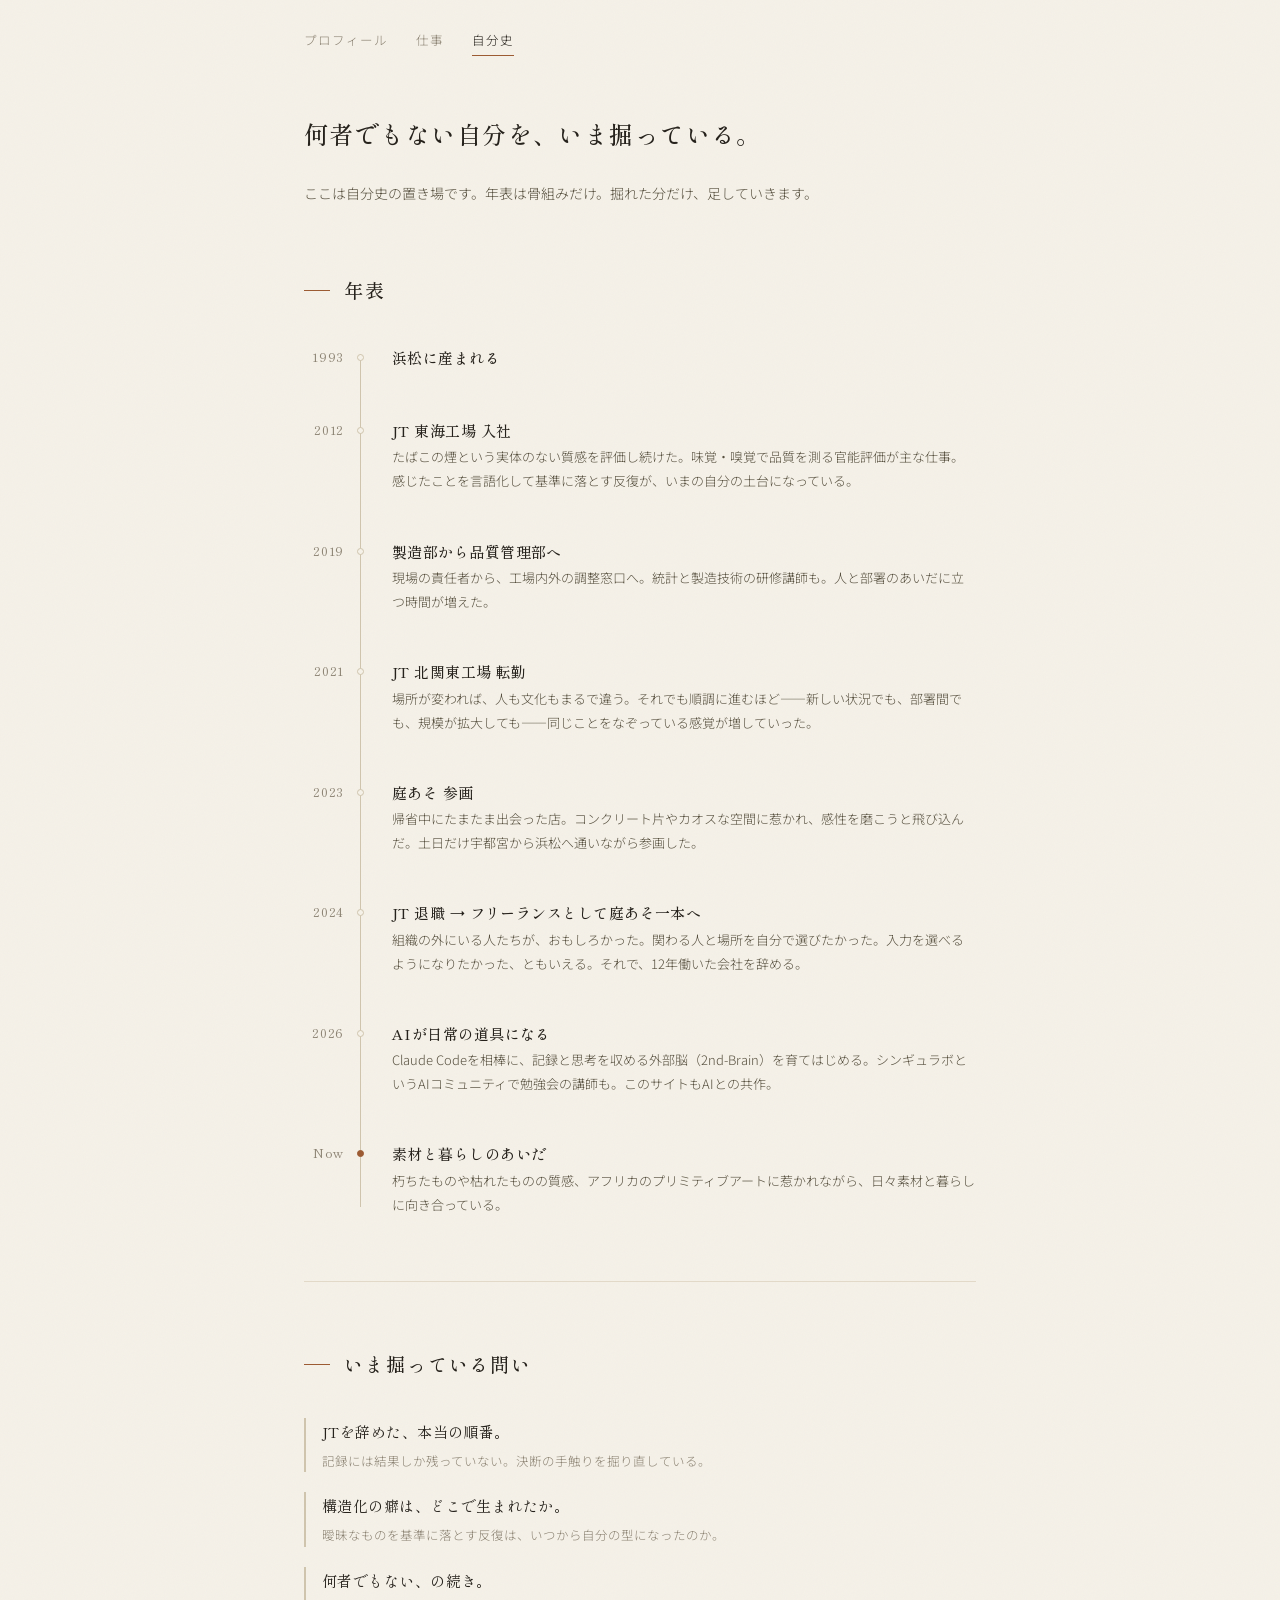
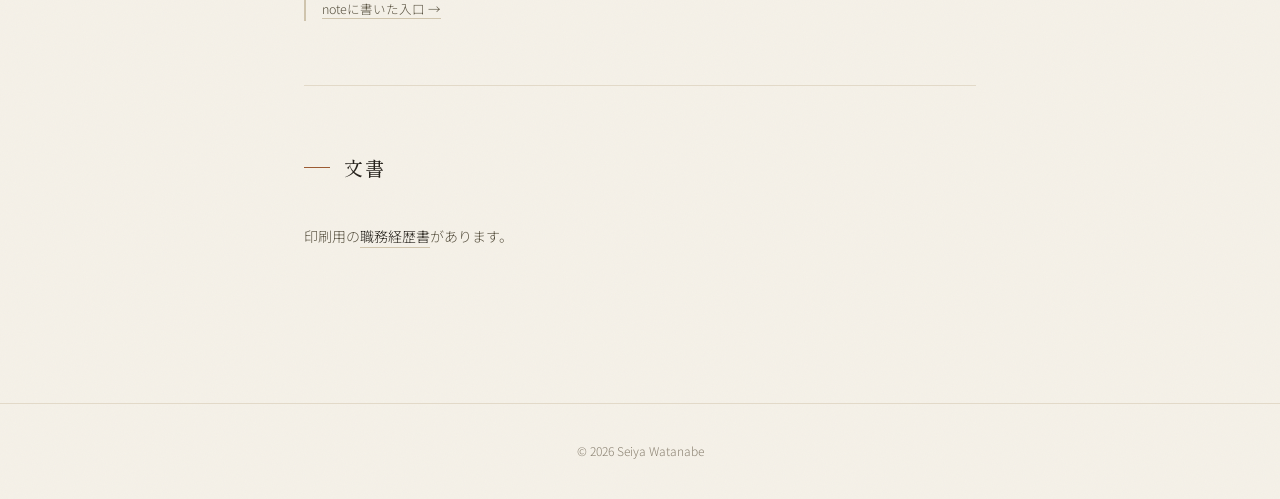
==== history.html @ 01219c5a "仕事ページをハイブリッド版に・自分史ページ新設・ナビ再編 - work.html: 紙と素材の肌に「検査記録」の骨格を移植（表題ブロック・数字3枚・   対象明示・Before/After記録表・済ス" ====
<!DOCTYPE html>
<html lang="ja">
<head>
  <meta charset="UTF-8">
  <meta name="viewport" content="width=device-width, initial-scale=1.0">
  <title>自分史 — 渡邊 聖也 | Seiya Watanabe</title>
  <meta name="robots" content="noindex, nofollow">
  <link rel="preconnect" href="https://fonts.googleapis.com">
  <link href="https://fonts.googleapis.com/css2?family=Noto+Sans+JP:wght@300;400;500&family=Shippori+Mincho:wght@400;500&display=swap" rel="stylesheet">
  <link rel="stylesheet" href="style.css">
</head>
<body>

  <nav class="site-nav">
    <a href="index.html">プロフィール</a>
    <a href="work.html">仕事</a>
    <a href="history.html" class="active">自分史</a>
  </nav>

  <header class="work-hero">
    <div class="work-hero-inner">
      <h1>何者でもない自分を、いま掘っている。</h1>
      <div class="work-lead">
        <p>ここは自分史の置き場です。年表は骨組みだけ。掘れた分だけ、足していきます。</p>
      </div>
    </div>
  </header>

  <main>

    <section class="section">
      <h2>年表</h2>
      <ol class="timeline">
        <li>
          <span class="year">1993</span>
          <div class="content">
            <strong>浜松に産まれる</strong>
          </div>
        </li>
        <li>
          <span class="year">2012</span>
          <div class="content">
            <strong>JT 東海工場 入社</strong>
            <p>たばこの煙という実体のない質感を評価し続けた。味覚・嗅覚で品質を測る官能評価が主な仕事。感じたことを言語化して基準に落とす反復が、いまの自分の土台になっている。</p>
          </div>
        </li>
        <li>
          <span class="year">2019</span>
          <div class="content">
            <strong>製造部から品質管理部へ</strong>
            <p>現場の責任者から、工場内外の調整窓口へ。統計と製造技術の研修講師も。人と部署のあいだに立つ時間が増えた。</p>
          </div>
        </li>
        <li>
          <span class="year">2021</span>
          <div class="content">
            <strong>JT 北関東工場 転勤</strong>
            <p>場所が変われば、人も文化もまるで違う。それでも順調に進むほど——新しい状況でも、部署間でも、規模が拡大しても——同じことをなぞっている感覚が増していった。</p>
          </div>
        </li>
        <li>
          <span class="year">2023</span>
          <div class="content">
            <strong>庭あそ 参画</strong>
            <p>帰省中にたまたま出会った店。コンクリート片やカオスな空間に惹かれ、感性を磨こうと飛び込んだ。土日だけ宇都宮から浜松へ通いながら参画した。</p>
          </div>
        </li>
        <li>
          <span class="year">2024</span>
          <div class="content">
            <strong>JT 退職 → フリーランスとして庭あそ一本へ</strong>
            <p>組織の外にいる人たちが、おもしろかった。関わる人と場所を自分で選びたかった。入力を選べるようになりたかった、ともいえる。それで、12年働いた会社を辞める。</p>
          </div>
        </li>
        <li>
          <span class="year">2026</span>
          <div class="content">
            <strong>AIが日常の道具になる</strong>
            <p>Claude Codeを相棒に、記録と思考を収める外部脳（2nd-Brain）を育てはじめる。シンギュラボというAIコミュニティで勉強会の講師も。このサイトもAIとの共作。</p>
          </div>
        </li>
        <li class="current">
          <span class="year">Now</span>
          <div class="content">
            <strong>素材と暮らしのあいだ</strong>
            <p>朽ちたものや枯れたものの質感、アフリカのプリミティブアートに惹かれながら、日々素材と暮らしに向き合っている。</p>
          </div>
        </li>
      </ol>
    </section>

    <section class="section">
      <h2>いま掘っている問い</h2>
      <ul class="questions">
        <li>
          <p class="q">JTを辞めた、本当の順番。</p>
          <p class="qnote">記録には結果しか残っていない。決断の手触りを掘り直している。</p>
        </li>
        <li>
          <p class="q">構造化の癖は、どこで生まれたか。</p>
          <p class="qnote">曖昧なものを基準に落とす反復は、いつから自分の型になったのか。</p>
        </li>
        <li>
          <p class="q">何者でもない、の続き。</p>
          <p class="qnote"><a href="https://note.com/joyous_clover854/n/n6e8df091a31d" target="_blank">noteに書いた入口 →</a></p>
        </li>
      </ul>
    </section>

    <section class="section">
      <h2>文書</h2>
      <p class="reach">印刷用の<a href="resume.html">職務経歴書</a>があります。</p>
    </section>

  </main>

  <footer>
    <p>© 2026 Seiya Watanabe</p>
  </footer>

</body>
</html>
---- style.css ----
*, *::before, *::after {
  box-sizing: border-box;
  margin: 0;
  padding: 0;
}

:root {
  --paper: #f5f1e8;
  --card: #fbf8f1;
  --ink: #26221c;
  --sub: #57503f;
  --muted: #8b8272;
  --line: #e2d9c8;
  --line-strong: #cfc4ad;
  --rust: #9c5b33;
  --max-width: 720px;
  --serif: 'Shippori Mincho', 'Hiragino Mincho ProN', serif;
  --sans: 'Noto Sans JP', 'Hiragino Kaku Gothic ProN', sans-serif;
  --mono: 'IBM Plex Mono', monospace;
}

body {
  font-family: var(--sans);
  font-weight: 300;
  /* 紙の質感（極薄ノイズを背景タイルで重ねる） */
  background-color: var(--paper);
  background-image: url("data:image/svg+xml,%3Csvg xmlns='http://www.w3.org/2000/svg' width='240' height='240'%3E%3Cfilter id='n'%3E%3CfeTurbulence type='fractalNoise' baseFrequency='0.9' numOctaves='2'/%3E%3C/filter%3E%3Crect width='100%25' height='100%25' filter='url(%23n)' opacity='0.03'/%3E%3C/svg%3E");
  color: var(--ink);
  font-size: 15px;
  line-height: 1.9;
  -webkit-font-smoothing: antialiased;
  overflow-wrap: break-word;
  word-break: break-word;
}

/* Nav */
.site-nav {
  max-width: var(--max-width);
  margin: 0 auto;
  padding: 28px 24px 0;
  display: flex;
  gap: 28px;
  font-size: 12.5px;
  letter-spacing: 0.08em;
}

.site-nav a {
  color: var(--muted);
  text-decoration: none;
  padding-bottom: 3px;
  border-bottom: 1px solid transparent;
  transition: color 0.25s, border-color 0.25s;
}

.site-nav a:hover {
  color: var(--ink);
  border-color: var(--line-strong);
}

.site-nav a.active {
  color: var(--ink);
  border-color: var(--rust);
}

/* Hero */
.hero {
  padding: 56px 0;
  border-bottom: 1px solid var(--line);
}

.hero-inner {
  max-width: var(--max-width);
  margin: 0 auto;
  padding: 0 24px;
  display: flex;
  align-items: center;
  gap: 44px;
}

.hero-photo-bg {
  width: 128px;
  height: 128px;
  border-radius: 3px;
  background-image: url('photo.jpg');
  background-size: cover;
  background-position: center top;
  flex-shrink: 0;
  border: 1px solid var(--line-strong);
  padding: 0;
}

.hero-info h1 {
  font-family: var(--serif);
  font-size: 30px;
  font-weight: 500;
  letter-spacing: 0.06em;
  margin-bottom: 2px;
}

.name-en {
  color: var(--muted);
  font-size: 12px;
  letter-spacing: 0.18em;
  margin-bottom: 18px;
}

.tagline {
  font-family: var(--serif);
  font-size: 19px;
  font-weight: 400;
  letter-spacing: 0.04em;
  color: var(--sub);
  margin-bottom: 20px;
  line-height: 1.7;
}

.contact {
  font-size: 13px;
  color: var(--muted);
}

.contact a {
  color: var(--sub);
  text-decoration: none;
  border-bottom: 1px solid var(--line-strong);
  padding-bottom: 1px;
  transition: color 0.25s, border-color 0.25s;
}

.contact a:hover {
  color: var(--rust);
  border-color: var(--rust);
}

.sep {
  margin: 0 9px;
  color: var(--line-strong);
}

/* Main */
main {
  max-width: var(--max-width);
  margin: 0 auto;
  padding: 0 24px 88px;
}

.section {
  padding: 64px 0;
  border-bottom: 1px solid var(--line);
}

.section:last-child {
  border-bottom: none;
}

.section h2 {
  font-family: var(--serif);
  font-size: 19px;
  font-weight: 500;
  letter-spacing: 0.1em;
  margin-bottom: 36px;
  display: flex;
  align-items: center;
  gap: 14px;
}

.section h2::before {
  content: '';
  width: 26px;
  height: 1px;
  background: var(--rust);
  flex-shrink: 0;
}

/* Now grid */
.now-company {
  font-size: 13px;
  color: var(--muted);
  margin: -20px 0 28px;
}

.now-grid {
  display: grid;
  grid-template-columns: 1fr 1fr 1fr;
  gap: 28px;
}

.now-item {
  border-top: 1px solid var(--line-strong);
  padding-top: 16px;
}

.now-item h3 {
  font-family: var(--serif);
  font-size: 15px;
  font-weight: 500;
  letter-spacing: 0.05em;
  margin-bottom: 10px;
}

.now-item p {
  font-size: 13px;
  color: var(--sub);
  line-height: 1.85;
}

/* Timeline */
.timeline {
  list-style: none;
  position: relative;
}

.timeline::before {
  content: '';
  position: absolute;
  left: 56px;
  top: 10px;
  bottom: 10px;
  width: 1px;
  background: var(--line-strong);
}

.timeline > li {
  display: flex;
  gap: 32px;
  padding-bottom: 44px;
  position: relative;
}

.timeline > li:last-child {
  padding-bottom: 0;
}

.timeline > li::before {
  content: '';
  position: absolute;
  left: 53px;
  top: 10px;
  width: 7px;
  height: 7px;
  border-radius: 50%;
  background: var(--paper);
  border: 1px solid var(--line-strong);
}

.timeline > li.current::before {
  background: var(--rust);
  border-color: var(--rust);
}

.year {
  font-family: var(--serif);
  font-size: 13px;
  color: var(--muted);
  min-width: 40px;
  text-align: right;
  padding-top: 1px;
  flex-shrink: 0;
  letter-spacing: 0.05em;
}

.content {
  padding-left: 16px;
}

.company-header {
  display: flex;
  align-items: center;
  gap: 8px;
  margin-bottom: 6px;
}

.company-logo {
  width: 17px;
  height: 17px;
  border-radius: 3px;
  flex-shrink: 0;
  filter: saturate(0.85);
}

.content strong {
  font-family: var(--serif);
  font-size: 15px;
  font-weight: 500;
  letter-spacing: 0.03em;
}

.company-links {
  margin-top: 8px;
  display: flex;
  gap: 16px;
}

.company-links a {
  font-size: 12px;
  color: var(--muted);
  text-decoration: none;
  border-bottom: 1px solid var(--line);
  padding-bottom: 1px;
  transition: color 0.25s, border-color 0.25s;
}

.company-links a:hover {
  color: var(--rust);
  border-color: var(--rust);
}

.content p {
  font-size: 13px;
  color: var(--sub);
  line-height: 1.85;
}

.role-list {
  margin-top: 8px;
  padding-left: 0;
  list-style: none;
  font-size: 13px;
  color: var(--sub);
  line-height: 1.75;
}

.role-list li {
  margin-bottom: 5px;
  display: flex;
  gap: 8px;
}

.role-list li::before {
  content: '–';
  color: var(--line-strong);
  flex-shrink: 0;
}

/* ========== Work page ========== */

.work-hero {
  padding: 56px 0 0;
}

.work-hero-inner {
  max-width: var(--max-width);
  margin: 0 auto;
  padding: 0 24px;
}

.work-hero h1 {
  font-family: var(--serif);
  font-size: 24px;
  font-weight: 500;
  letter-spacing: 0.06em;
  line-height: 1.8;
  margin-bottom: 24px;
}

.work-lead {
  font-size: 14px;
  color: var(--sub);
  line-height: 2.1;
  max-width: 600px;
}

.work-lead p + p {
  margin-top: 14px;
}

/* 困りごと */
.trouble-list {
  list-style: none;
  display: flex;
  flex-direction: column;
  gap: 14px;
  max-width: 600px;
}

.trouble-list li {
  font-size: 14px;
  color: var(--ink);
  padding-left: 16px;
  border-left: 2px solid var(--line-strong);
  line-height: 1.8;
}

.trouble-note {
  margin-top: 22px;
  font-size: 13px;
  color: var(--muted);
}

/* 渡すもの・もらうもの */
.exchange {
  display: grid;
  grid-template-columns: 1fr 1fr;
  gap: 32px;
  margin-bottom: 48px;
}

.exchange-col {
  border-top: 1px solid var(--line-strong);
  padding-top: 16px;
}

.exchange-col .label {
  font-size: 12px;
  color: var(--muted);
  letter-spacing: 0.06em;
  display: block;
  margin-bottom: 12px;
}

.exchange-col.result .label {
  color: var(--rust);
}

.exchange-col ul {
  list-style: none;
  font-size: 13.5px;
  color: var(--sub);
  line-height: 1.8;
}

.exchange-col li {
  margin-bottom: 7px;
  display: flex;
  gap: 8px;
}

.exchange-col li::before {
  content: '–';
  color: var(--line-strong);
  flex-shrink: 0;
}

.exchange-col.result li::before {
  content: '·';
  color: var(--rust);
}

/* ステップ */
.steps {
  display: grid;
  grid-template-columns: 1fr 1fr 1fr;
  gap: 28px;
}

.step .step-num {
  font-family: var(--serif);
  font-size: 22px;
  color: var(--rust);
  line-height: 1;
  display: block;
  margin-bottom: 12px;
}

.step h3 {
  font-family: var(--serif);
  font-size: 15px;
  font-weight: 500;
  margin-bottom: 8px;
  letter-spacing: 0.04em;
}

.step p {
  font-size: 13px;
  color: var(--sub);
  line-height: 1.85;
}

/* 約束 */
.promise-list {
  list-style: none;
  display: flex;
  flex-direction: column;
  gap: 26px;
  max-width: 620px;
}

.promise-list h3 {
  font-family: var(--serif);
  font-size: 15px;
  font-weight: 500;
  letter-spacing: 0.04em;
  margin-bottom: 6px;
}

.promise-list p {
  font-size: 13.5px;
  color: var(--sub);
  line-height: 1.85;
}

/* 実例 */
.case {
  padding: 32px 0;
  border-top: 1px solid var(--line);
}

.case:first-of-type {
  border-top: none;
  padding-top: 0;
}

.case h3 {
  font-family: var(--serif);
  font-size: 16px;
  font-weight: 500;
  letter-spacing: 0.04em;
  margin-bottom: 18px;
}

.case dl {
  display: grid;
  grid-template-columns: 64px 1fr;
  row-gap: 10px;
  max-width: 620px;
}

.case dt {
  font-size: 11.5px;
  letter-spacing: 0.1em;
  color: var(--muted);
  padding-top: 3px;
}

.case dd.after-dd {
  color: var(--ink);
}

.case dt.after {
  color: var(--rust);
}

.case dd {
  font-size: 13.5px;
  color: var(--sub);
  line-height: 1.85;
}

/* ほかにやってきたこと */
.more-list {
  list-style: none;
  display: grid;
  grid-template-columns: 1fr 1fr;
  gap: 10px 32px;
  font-size: 13.5px;
  color: var(--sub);
  max-width: 620px;
}

.more-list li {
  display: flex;
  gap: 8px;
}

.more-list li::before {
  content: '·';
  color: var(--rust);
  flex-shrink: 0;
}

.more-note {
  margin-top: 24px;
  font-size: 12.5px;
  color: var(--muted);
}

/* 連絡 */
.reach {
  font-size: 14px;
  color: var(--sub);
  line-height: 2.1;
}

.reach a {
  color: var(--ink);
  text-decoration: none;
  border-bottom: 1px solid var(--line-strong);
  padding-bottom: 1px;
  transition: color 0.25s, border-color 0.25s;
}

.reach a:hover {
  color: var(--rust);
  border-color: var(--rust);
}

/* ========== 表題ブロック（work: 検査記録を和紙に刷る） ========== */
.titleblock {
  max-width: var(--max-width);
  margin: 32px auto 0;
  padding: 0 24px;
}

.titleblock-inner {
  background: var(--card);
  border: 1px solid var(--line-strong);
  border-top: 3px double var(--rust);
  padding: 28px 28px 24px;
}

.id-row {
  display: flex;
  align-items: center;
  gap: 18px;
}

.id-photo {
  width: 64px;
  height: 64px;
  border-radius: 4px;
  background-image: url('photo.jpg');
  background-size: cover;
  background-position: center top;
  flex-shrink: 0;
  border: 1px solid var(--line-strong);
}

.id-name h1 {
  font-family: var(--serif);
  font-size: 21px;
  font-weight: 500;
  letter-spacing: 0.05em;
}

.id-name .romaji {
  font-family: var(--mono);
  font-size: 10.5px;
  color: var(--muted);
  letter-spacing: 0.16em;
}

.id-name .role {
  font-size: 13px;
  color: var(--sub);
  margin-top: 3px;
}

.tb-lead {
  margin-top: 18px;
  font-size: 14px;
  color: var(--sub);
  line-height: 2;
}

.tb-lead strong {
  font-weight: 500;
  color: var(--ink);
}

.tb-target {
  margin-top: 14px;
  font-size: 13px;
  color: var(--sub);
  border-left: 2px solid var(--rust);
  padding: 2px 0 2px 14px;
}

.tb-target .tl {
  font-family: var(--serif);
  font-size: 12px;
  color: var(--rust);
  letter-spacing: 0.14em;
  margin-right: 10px;
}

.metrics {
  display: grid;
  grid-template-columns: 1fr 1fr 1fr;
  gap: 12px;
  margin-top: 16px;
}

.metric {
  background: var(--paper);
  border: 1px solid var(--line-strong);
  padding: 12px 14px 10px;
}

.metric .k {
  font-size: 11.5px;
  color: var(--muted);
}

.metric .v {
  font-family: var(--mono);
  font-size: 20px;
  color: var(--ink);
  line-height: 1.6;
}

.metric .v small {
  font-size: 11.5px;
  color: var(--muted);
}

/* 見出しの記録番号 */
.section h2 .no {
  font-family: var(--mono);
  font-size: 12px;
  color: var(--rust);
  letter-spacing: 0.1em;
}

/* 困りごとチェック */
.checks {
  list-style: none;
  background: var(--card);
  border: 1px solid var(--line-strong);
  padding: 14px 22px;
  max-width: 640px;
}

.checks li {
  display: flex;
  gap: 12px;
  align-items: flex-start;
  padding: 9px 0;
  font-size: 14px;
  color: var(--ink);
}

.checks li + li {
  border-top: 1px dashed var(--line-strong);
}

.box {
  width: 14px;
  height: 14px;
  border: 1.5px solid var(--muted);
  border-radius: 2px;
  flex-shrink: 0;
  margin-top: 8px;
}

.checks-note {
  font-size: 12.5px;
  color: var(--muted);
  margin-top: 14px;
}

/* 実例の記録表 */
.cases {
  width: 100%;
  border-collapse: collapse;
  background: var(--card);
  border: 1px solid var(--line-strong);
  font-size: 13.5px;
}

.cases th {
  font-family: var(--mono);
  font-size: 11px;
  font-weight: 500;
  color: var(--rust);
  letter-spacing: 0.12em;
  text-align: left;
  padding: 10px 14px;
  border-bottom: 2px solid var(--rust);
}

.cases td {
  padding: 12px 14px;
  border-bottom: 1px solid var(--line);
  vertical-align: top;
  color: var(--sub);
  line-height: 1.8;
}

.cases tr:last-child td {
  border-bottom: none;
}

.cases td.name {
  font-family: var(--serif);
  font-weight: 500;
  color: var(--ink);
  white-space: nowrap;
}

.cases td.after {
  color: var(--ink);
}

.stamp {
  display: inline-block;
  font-family: var(--serif);
  font-size: 12.5px;
  color: var(--rust);
  border: 1.5px solid var(--rust);
  border-radius: 3px;
  padding: 0 7px;
  transform: rotate(-4deg);
  font-weight: 500;
}

.case-note {
  font-size: 12.5px;
  color: var(--muted);
  margin-top: 10px;
}

/* 仕事の基準 */
.rules {
  display: grid;
  grid-template-columns: 1fr 1fr 1fr;
  gap: 24px;
}

.rule {
  border-top: 2px solid var(--rust);
  padding-top: 12px;
}

.rule .no,
.step .no {
  font-family: var(--mono);
  font-size: 11px;
  color: var(--rust);
  letter-spacing: 0.14em;
  display: block;
  margin-bottom: 8px;
}

.rule h3 {
  font-family: var(--serif);
  font-size: 15px;
  font-weight: 500;
  margin-bottom: 6px;
  letter-spacing: 0.04em;
}

.rule p {
  font-size: 13px;
  color: var(--sub);
  line-height: 1.85;
}

.deliver-note {
  margin-top: 26px;
  font-size: 13px;
  color: var(--sub);
  border-top: 1px solid var(--line);
  padding-top: 14px;
}

.deliver-note .dl {
  color: var(--muted);
  font-size: 12px;
  margin-right: 8px;
}

/* 稼働中タグ */
.tags {
  display: flex;
  flex-wrap: wrap;
  gap: 8px;
}

.tags span {
  font-size: 12.5px;
  color: var(--sub);
  background: var(--card);
  border: 1px solid var(--line-strong);
  padding: 3px 12px;
  border-radius: 2px;
}

/* 連絡ブロック */
.contact-block {
  border-left: 2px solid var(--rust);
  padding: 4px 0 4px 18px;
  font-size: 14px;
  color: var(--sub);
  line-height: 2.1;
}

.contact-block a {
  color: var(--ink);
  text-decoration: none;
  border-bottom: 1px solid var(--line-strong);
  padding-bottom: 1px;
  transition: color 0.25s, border-color 0.25s;
}

.contact-block a:hover {
  color: var(--rust);
  border-color: var(--rust);
}

/* 自分史: いま掘っている問い */
.questions {
  list-style: none;
  display: flex;
  flex-direction: column;
  gap: 20px;
  max-width: 620px;
}

.questions li {
  border-left: 2px solid var(--line-strong);
  padding-left: 16px;
}

.questions .q {
  font-family: var(--serif);
  font-size: 15px;
  color: var(--ink);
  letter-spacing: 0.03em;
}

.questions .qnote {
  font-size: 12.5px;
  color: var(--muted);
  margin-top: 2px;
}

.questions .qnote a {
  color: var(--sub);
  text-decoration: none;
  border-bottom: 1px solid var(--line-strong);
}

.questions .qnote a:hover {
  color: var(--rust);
  border-color: var(--rust);
}

/* Footer */
footer {
  text-align: center;
  padding: 36px 24px;
  font-size: 12px;
  color: var(--muted);
  border-top: 1px solid var(--line);
}

/* Responsive */
@media (max-width: 600px) {
  .site-nav {
    padding: 22px 20px 0;
    gap: 22px;
  }

  .hero {
    padding: 36px 0 40px;
  }

  .hero-inner {
    flex-direction: column;
    align-items: flex-start;
    gap: 24px;
    padding: 0 20px;
  }

  .hero-photo-bg {
    width: 96px;
    height: 96px;
  }

  .hero-info h1 {
    font-size: 25px;
  }

  .tagline {
    font-size: 17px;
  }

  .contact {
    font-size: 12px;
  }

  main {
    padding: 0 20px 64px;
  }

  .section {
    padding: 52px 0;
  }

  .now-grid {
    grid-template-columns: 1fr;
    gap: 22px;
  }

  .timeline::before {
    left: 50px;
  }

  .timeline > li {
    gap: 20px;
    padding-bottom: 36px;
  }

  .timeline > li::before {
    left: 47px;
  }

  .content {
    padding-left: 8px;
  }

  .work-hero {
    padding: 36px 0 0;
  }

  .work-hero-inner {
    padding: 0 20px;
  }

  .work-hero h1 {
    font-size: 20px;
  }

  .exchange {
    grid-template-columns: 1fr;
    gap: 24px;
  }

  .steps {
    grid-template-columns: 1fr;
    gap: 26px;
  }

  .case dl {
    grid-template-columns: 56px 1fr;
  }

  .more-list {
    grid-template-columns: 1fr;
  }

  .titleblock {
    margin-top: 24px;
    padding: 0 20px;
  }

  .titleblock-inner {
    padding: 20px 18px 18px;
  }

  .metrics {
    grid-template-columns: 1fr;
    gap: 8px;
  }

  .rules {
    grid-template-columns: 1fr;
    gap: 20px;
  }

  .cases th:nth-child(2),
  .cases td:nth-child(2) {
    display: none;
  }

  .cases td.name {
    white-space: normal;
  }
}
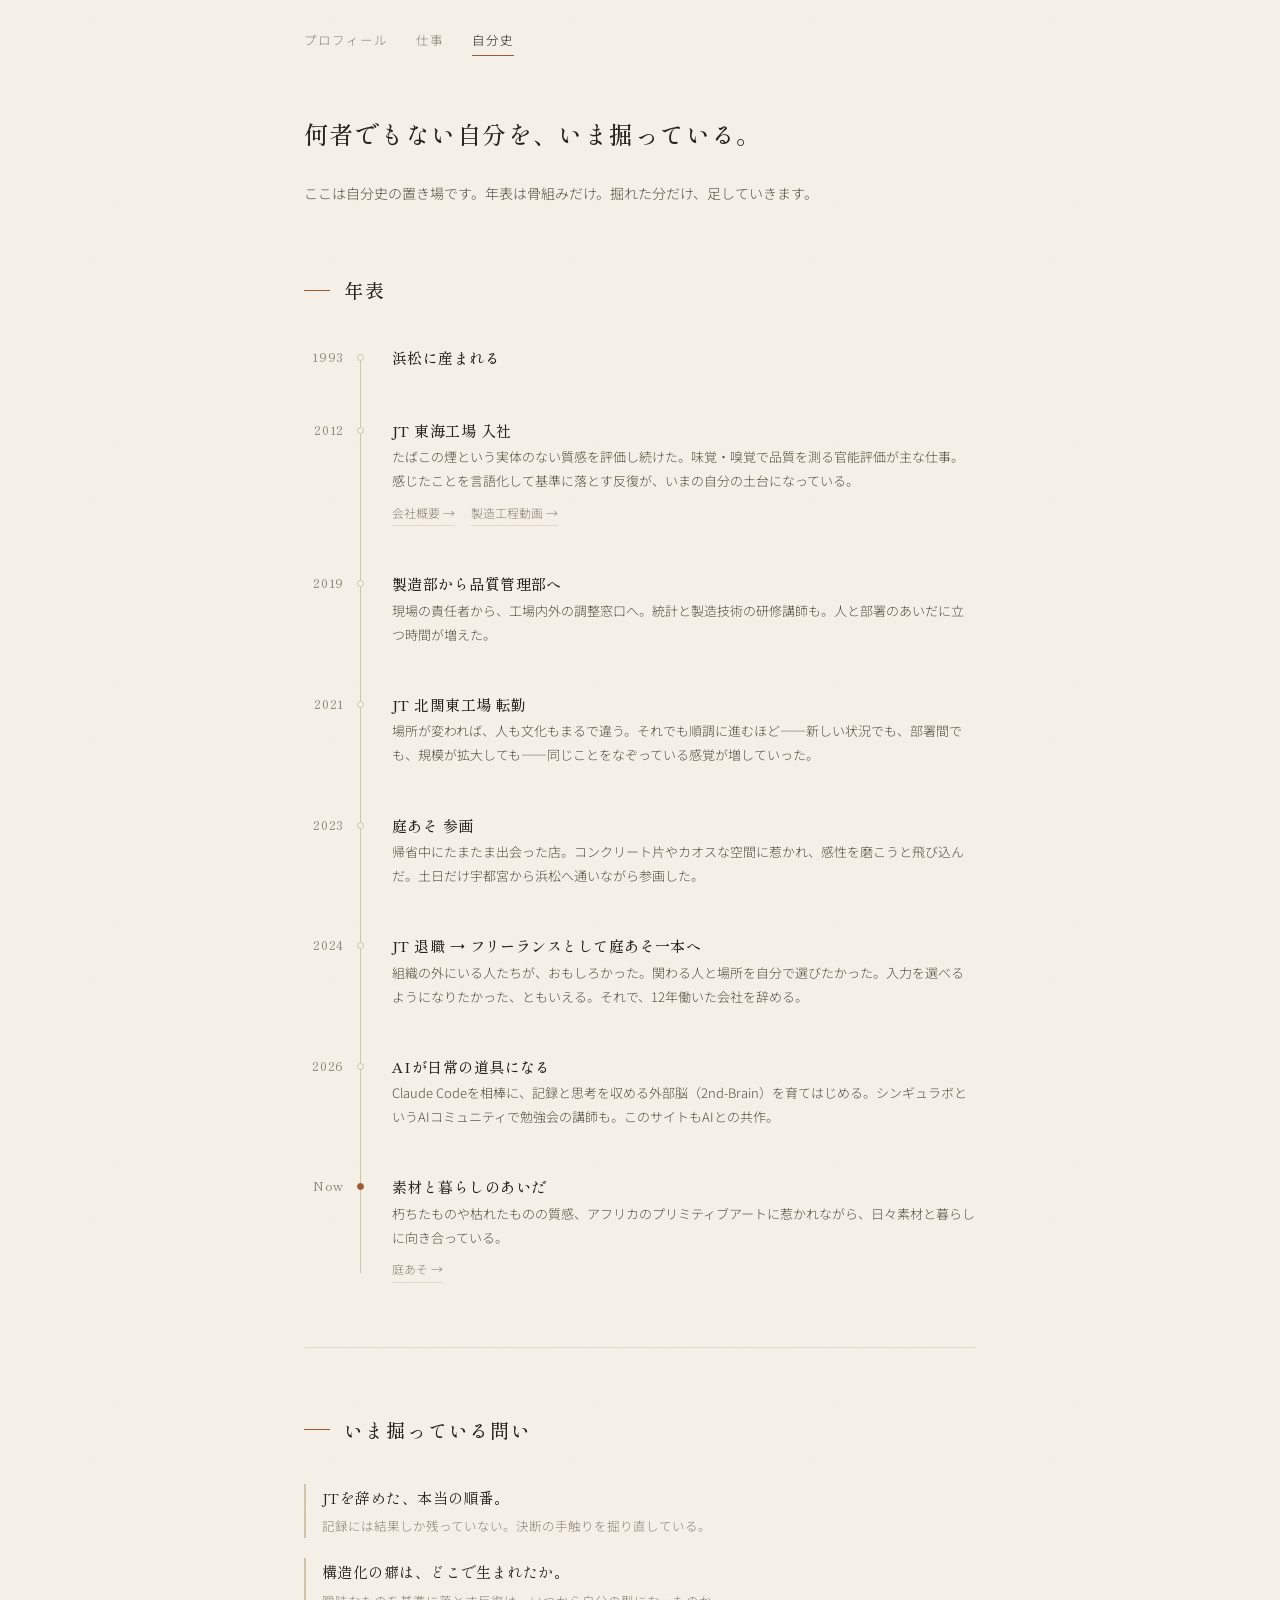
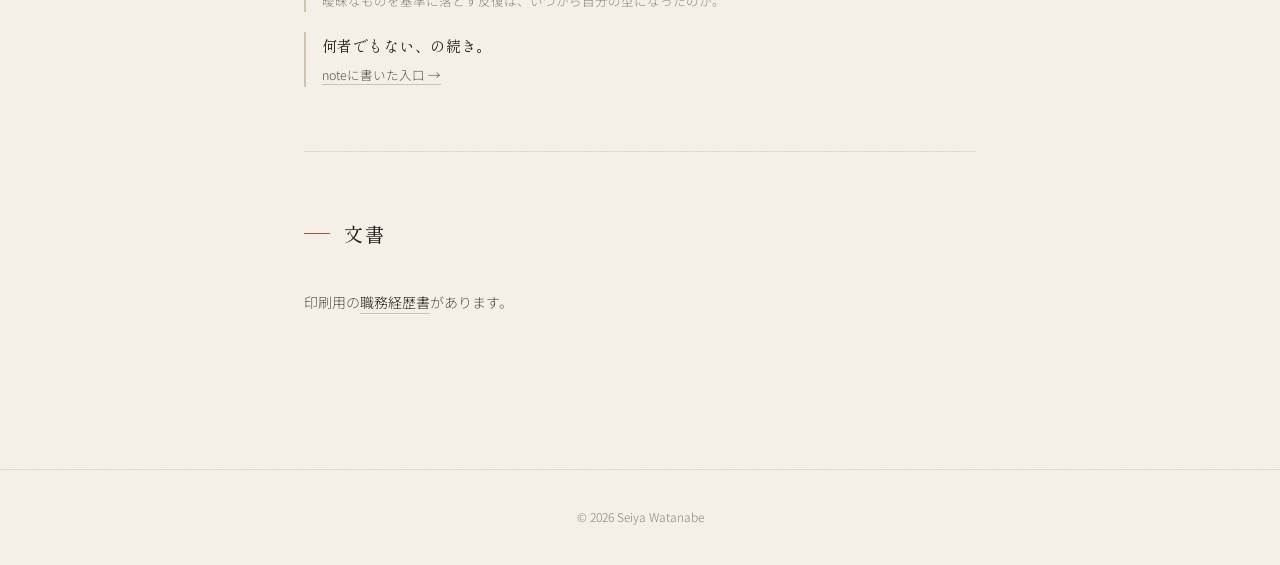
==== commit c636fd5e: "プロフィール年表を圧縮し、物語を自分史へ一本化 - index.html: 経歴を1行×5点の要約に（段落・役割リスト・会社リンクを削除）   末尾に自分史への導線を追加 - history.html" ====
--- a/history.html
+++ b/history.html
@@ -42,6 +42,10 @@
           <div class="content">
             <strong>JT 東海工場 入社</strong>
             <p>たばこの煙という実体のない質感を評価し続けた。味覚・嗅覚で品質を測る官能評価が主な仕事。感じたことを言語化して基準に落とす反復が、いまの自分の土台になっている。</p>
+            <div class="company-links">
+              <a href="https://www.jti.co.jp/tobacco/overview/" target="_blank">会社概要 →</a>
+              <a href="https://youtu.be/5koLCPmhwQY?si=OhIbmNyB274ODPhx" target="_blank">製造工程動画 →</a>
+            </div>
           </div>
         </li>
         <li>
@@ -84,6 +88,9 @@
           <div class="content">
             <strong>素材と暮らしのあいだ</strong>
             <p>朽ちたものや枯れたものの質感、アフリカのプリミティブアートに惹かれながら、日々素材と暮らしに向き合っている。</p>
+            <div class="company-links">
+              <a href="https://www.niwa-asso.jp/" target="_blank">庭あそ →</a>
+            </div>
           </div>
         </li>
       </ol>
--- a/style.css
+++ b/style.css
@@ -204,6 +204,38 @@
   line-height: 1.85;
 }
 
+.now-company a {
+  color: inherit;
+  text-decoration: none;
+  border-bottom: 1px solid var(--line-strong);
+  padding-bottom: 1px;
+  transition: color 0.25s, border-color 0.25s;
+}
+
+.now-company a:hover {
+  color: var(--rust);
+  border-color: var(--rust);
+}
+
+.history-link {
+  margin-top: 28px;
+  font-size: 13px;
+  color: var(--muted);
+}
+
+.history-link a {
+  color: var(--sub);
+  text-decoration: none;
+  border-bottom: 1px solid var(--line-strong);
+  padding-bottom: 1px;
+  transition: color 0.25s, border-color 0.25s;
+}
+
+.history-link a:hover {
+  color: var(--rust);
+  border-color: var(--rust);
+}
+
 /* Timeline */
 .timeline {
   list-style: none;
